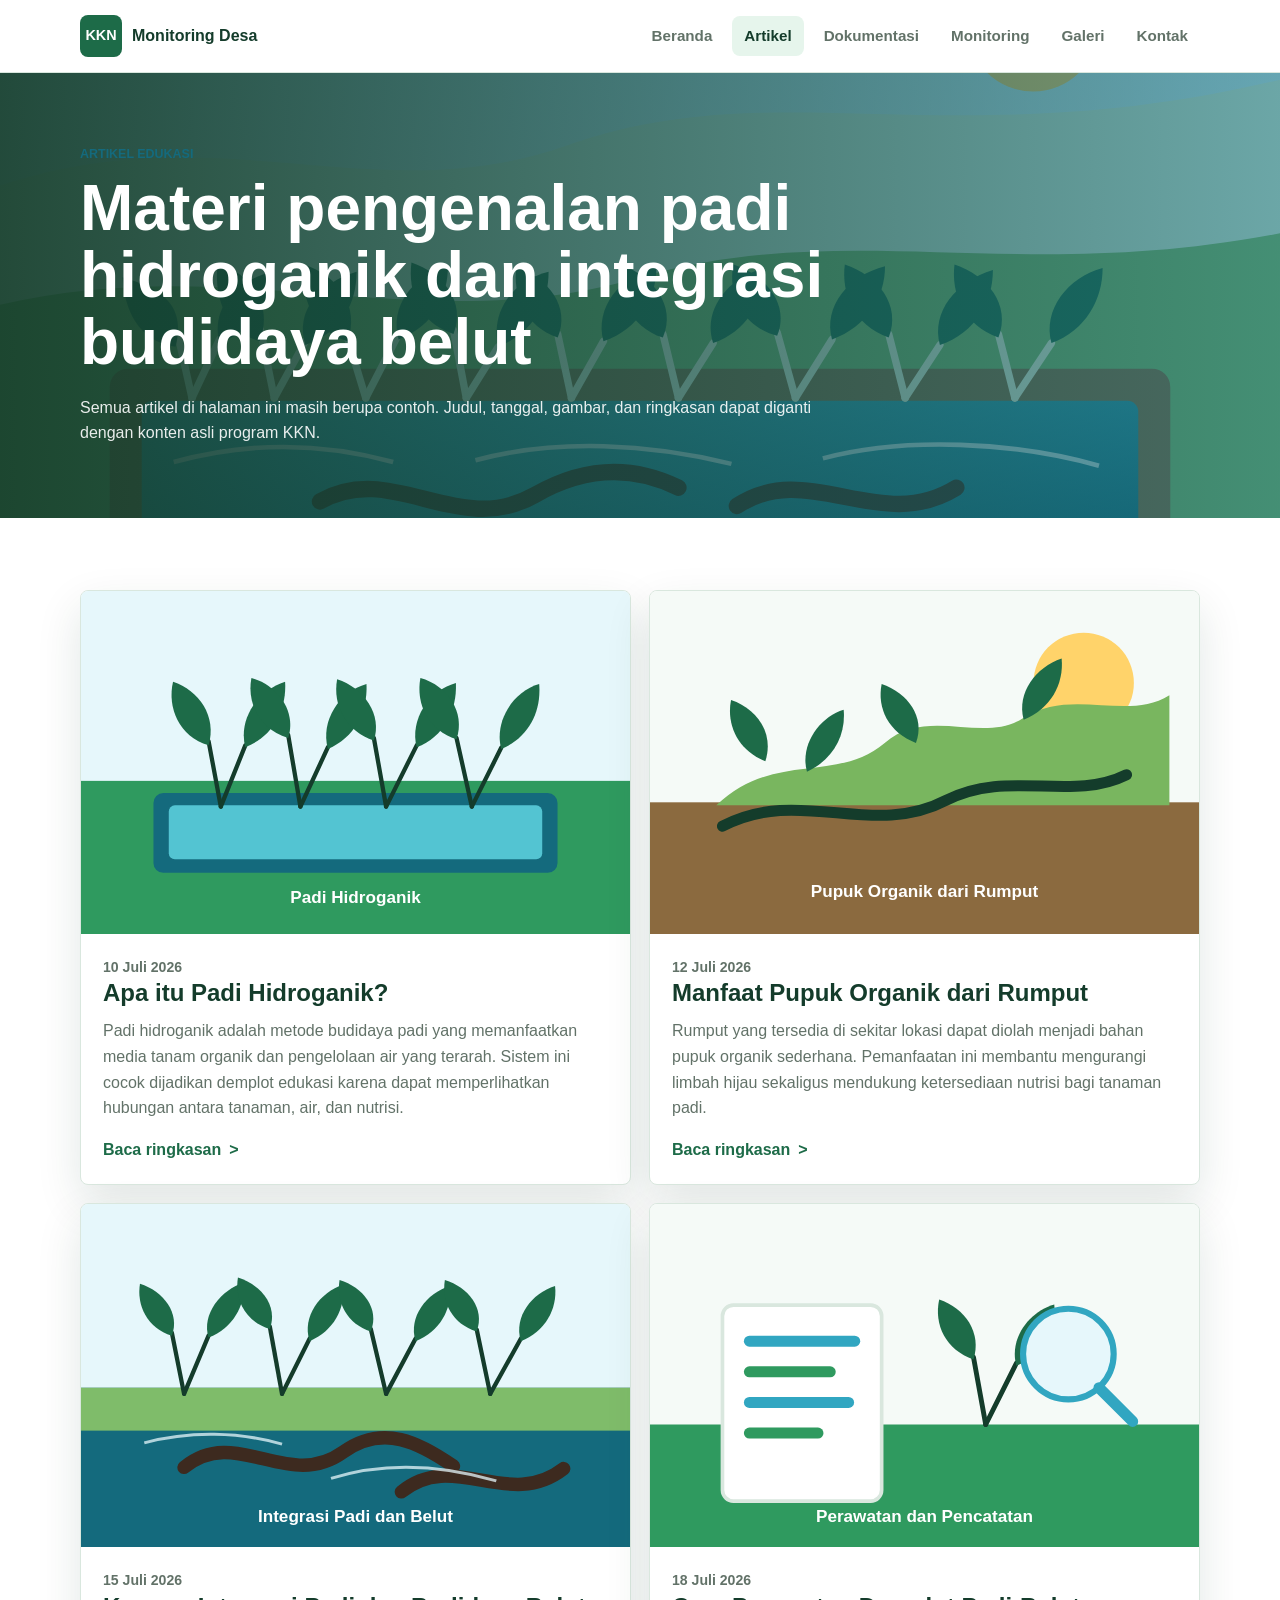
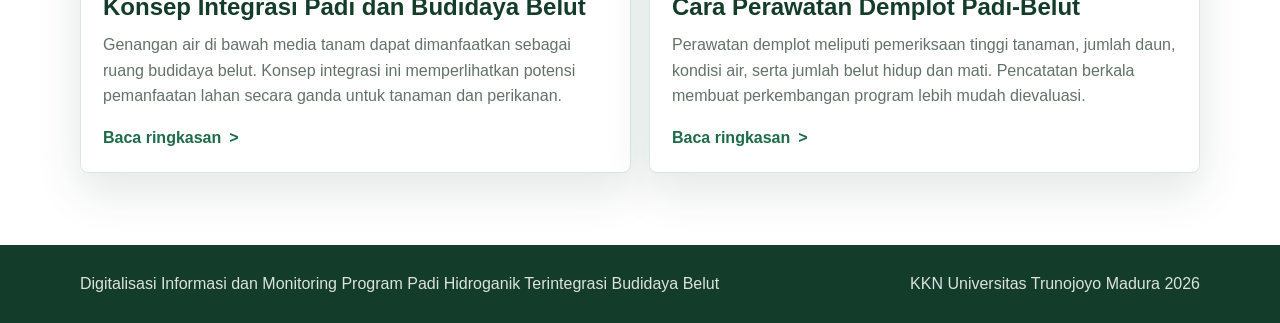
==== artikel.html @ 6d1d50ec "Upload template website KKN monitoring" ====
<!DOCTYPE html>
<html lang="id">
<head>
  <meta charset="UTF-8">
  <meta name="viewport" content="width=device-width, initial-scale=1.0">
  <title>Artikel | Padi Hidroganik Terintegrasi Budidaya Belut</title>
  <meta name="description" content="Artikel edukasi dummy tentang padi hidroganik, pupuk organik rumput, dan integrasi padi-belut.">
  <link rel="stylesheet" href="assets/css/style.css">
</head>
<body data-page="artikel">
  <header class="site-header">
    <nav class="navbar container" aria-label="Navigasi utama">
      <a class="brand" href="index.html">
        <span class="brand-mark">KKN</span>
        <span>Monitoring Desa</span>
      </a>
      <button class="nav-toggle" type="button" aria-label="Buka menu navigasi" aria-expanded="false" aria-controls="primary-navigation">
        <span></span>
        <span></span>
        <span></span>
      </button>
      <ul class="nav-links" id="primary-navigation">
        <li><a href="index.html">Beranda</a></li>
        <li><a href="artikel.html">Artikel</a></li>
        <li><a href="dokumentasi.html">Dokumentasi</a></li>
        <li><a href="monitoring.html">Monitoring</a></li>
        <li><a href="galeri.html">Galeri</a></li>
        <li><a href="kontak.html">Kontak</a></li>
      </ul>
    </nav>
  </header>

  <main>
    <section class="page-header">
      <div class="container">
        <p class="eyebrow">Artikel Edukasi</p>
        <h1>Materi pengenalan padi hidroganik dan integrasi budidaya belut</h1>
        <p>Semua artikel di halaman ini masih berupa contoh. Judul, tanggal, gambar, dan ringkasan dapat diganti dengan konten asli program KKN.</p>
      </div>
    </section>

    <section class="section">
      <div class="container">
        <div class="article-grid">
          <article class="content-card">
            <!-- GANTI FOTO ARTIKEL DI SINI -->
            <img src="assets/img/placeholder-hidroganik.svg" alt="Placeholder artikel padi hidroganik">
            <div class="content-body">
              <p class="meta">10 Juli 2026</p>
              <h2>Apa itu Padi Hidroganik?</h2>
              <p>Padi hidroganik adalah metode budidaya padi yang memanfaatkan media tanam organik dan pengelolaan air yang terarah. Sistem ini cocok dijadikan demplot edukasi karena dapat memperlihatkan hubungan antara tanaman, air, dan nutrisi.</p>
              <a class="text-link article-summary-link" href="#" data-article="hidroganik">Baca ringkasan</a>
            </div>
          </article>

          <article class="content-card">
            <!-- GANTI FOTO ARTIKEL DI SINI -->
            <img src="assets/img/placeholder-pupuk.svg" alt="Placeholder artikel pupuk organik dari rumput">
            <div class="content-body">
              <p class="meta">12 Juli 2026</p>
              <h2>Manfaat Pupuk Organik dari Rumput</h2>
              <p>Rumput yang tersedia di sekitar lokasi dapat diolah menjadi bahan pupuk organik sederhana. Pemanfaatan ini membantu mengurangi limbah hijau sekaligus mendukung ketersediaan nutrisi bagi tanaman padi.</p>
              <a class="text-link article-summary-link" href="#" data-article="pupuk">Baca ringkasan</a>
            </div>
          </article>

          <article class="content-card">
            <!-- GANTI FOTO ARTIKEL DI SINI -->
            <img src="assets/img/placeholder-integrasi.svg" alt="Placeholder artikel integrasi padi dan belut">
            <div class="content-body">
              <p class="meta">15 Juli 2026</p>
              <h2>Konsep Integrasi Padi dan Budidaya Belut</h2>
              <p>Genangan air di bawah media tanam dapat dimanfaatkan sebagai ruang budidaya belut. Konsep integrasi ini memperlihatkan potensi pemanfaatan lahan secara ganda untuk tanaman dan perikanan.</p>
              <a class="text-link article-summary-link" href="#" data-article="integrasi">Baca ringkasan</a>
            </div>
          </article>

          <article class="content-card">
            <!-- GANTI FOTO ARTIKEL DI SINI -->
            <img src="assets/img/placeholder-perawatan.svg" alt="Placeholder artikel perawatan demplot padi-belut">
            <div class="content-body">
              <p class="meta">18 Juli 2026</p>
              <h2>Cara Perawatan Demplot Padi-Belut</h2>
              <p>Perawatan demplot meliputi pemeriksaan tinggi tanaman, jumlah daun, kondisi air, serta jumlah belut hidup dan mati. Pencatatan berkala membuat perkembangan program lebih mudah dievaluasi.</p>
              <a class="text-link article-summary-link" href="#" data-article="perawatan">Baca ringkasan</a>
            </div>
          </article>
        </div>
      </div>
    </section>
  </main>

  <footer class="site-footer">
    <div class="container footer-content">
      <p>Digitalisasi Informasi dan Monitoring Program Padi Hidroganik Terintegrasi Budidaya Belut</p>
      <p>KKN Universitas Trunojoyo Madura 2026</p>
    </div>
  </footer>

  <div class="article-modal" id="article-modal" hidden>
    <button class="modal-backdrop" type="button" aria-label="Tutup ringkasan artikel" data-modal-close></button>
    <article class="article-modal-panel" role="dialog" aria-modal="true" aria-labelledby="modal-title">
      <button class="modal-close" type="button" aria-label="Tutup ringkasan artikel" data-modal-close>&times;</button>
      <div class="modal-media">
        <img id="modal-image" src="assets/img/placeholder-hidroganik.svg" alt="">
      </div>
      <div class="modal-content">
        <p class="meta" id="modal-date">Tanggal artikel</p>
        <h2 id="modal-title">Judul artikel</h2>
        <div class="modal-copy" id="modal-copy"></div>
        <div class="modal-actions">
          <a class="btn btn-primary modal-monitoring-link" href="monitoring.html">Lihat Monitoring</a>
          <button class="btn btn-light" type="button" data-modal-close>Kembali ke Artikel</button>
        </div>
      </div>
    </article>
  </div>

  <script src="assets/js/script.js"></script>
</body>
</html>
---- assets/css/style.css ----
:root {
  --green-950: #143c2b;
  --green-800: #1d6b48;
  --green-600: #2f9a5f;
  --green-100: #e6f5ec;
  --water-700: #146a7d;
  --water-500: #31a6c1;
  --water-100: #e6f7fb;
  --ink: #1d2b24;
  --muted: #627268;
  --line: #d9e7de;
  --surface: #ffffff;
  --soft: #f5faf7;
  --shadow: 0 18px 45px rgba(20, 60, 43, 0.12);
  --radius: 8px;
}

* {
  box-sizing: border-box;
}

html {
  scroll-behavior: smooth;
}

body {
  margin: 0;
  font-family: Arial, Helvetica, sans-serif;
  color: var(--ink);
  background: var(--surface);
  line-height: 1.6;
  overflow-x: hidden;
}

body.article-modal-open,
body.gallery-modal-open {
  overflow: hidden;
}

body.article-modal-open .site-header,
body.article-modal-open main,
body.article-modal-open .site-footer,
body.gallery-modal-open .site-header,
body.gallery-modal-open main,
body.gallery-modal-open .site-footer {
  filter: blur(7px);
  transform: scale(0.992);
  transition: filter 0.2s ease, transform 0.2s ease;
  pointer-events: none;
}

img {
  display: block;
  max-width: 100%;
}

a {
  color: inherit;
  text-decoration: none;
}

.container {
  width: min(1120px, calc(100% - 32px));
  margin: 0 auto;
}

.site-header {
  position: sticky;
  top: 0;
  z-index: 50;
  background: rgba(255, 255, 255, 0.96);
  border-bottom: 1px solid var(--line);
  backdrop-filter: blur(14px);
}

.navbar {
  min-height: 72px;
  display: flex;
  align-items: center;
  justify-content: space-between;
  gap: 24px;
}

.brand {
  display: inline-flex;
  align-items: center;
  gap: 10px;
  font-weight: 800;
  color: var(--green-950);
}

.brand-mark {
  display: inline-grid;
  place-items: center;
  width: 42px;
  height: 42px;
  border-radius: var(--radius);
  background: var(--green-800);
  color: #ffffff;
  font-size: 0.9rem;
  letter-spacing: 0;
}

.nav-links {
  display: flex;
  align-items: center;
  gap: 8px;
  margin: 0;
  padding: 0;
  list-style: none;
}

.nav-links a {
  display: inline-flex;
  align-items: center;
  min-height: 40px;
  padding: 8px 12px;
  border-radius: var(--radius);
  color: var(--muted);
  font-size: 0.95rem;
  font-weight: 700;
  transition: 0.2s ease;
}

.nav-links a:hover,
.nav-links a.active {
  color: var(--green-950);
  background: var(--green-100);
}

.nav-toggle {
  display: none;
  width: 44px;
  height: 44px;
  border: 1px solid var(--line);
  border-radius: var(--radius);
  background: #ffffff;
  cursor: pointer;
}

.nav-toggle span {
  display: block;
  width: 20px;
  height: 2px;
  margin: 4px auto;
  background: var(--green-950);
  transition: 0.2s ease;
}

.hero {
  min-height: 74vh;
  display: flex;
  align-items: center;
  color: #ffffff;
  background:
    linear-gradient(90deg, rgba(20, 60, 43, 0.92), rgba(20, 60, 43, 0.64), rgba(20, 106, 125, 0.45)),
    url("../img/hero-demplot.svg") center / cover no-repeat;
}

.home-hero {
  position: relative;
  overflow: hidden;
  background: var(--green-950);
}

.home-hero::before {
  content: "";
  position: absolute;
  inset: 0;
  z-index: 1;
  background:
    linear-gradient(90deg, rgba(20, 60, 43, 0.93), rgba(20, 60, 43, 0.68), rgba(20, 106, 125, 0.42)),
    linear-gradient(180deg, rgba(20, 60, 43, 0.22), rgba(20, 60, 43, 0.58));
  pointer-events: none;
}

.home-hero::after {
  content: "";
  position: absolute;
  left: 0;
  right: 0;
  bottom: -1px;
  z-index: 2;
  height: 86px;
  background: linear-gradient(180deg, rgba(255, 255, 255, 0), #ffffff);
  pointer-events: none;
}

.hero-bg-slider {
  position: absolute;
  inset: 0;
  z-index: 0;
  overflow: hidden;
}

.hero-bg-slide {
  position: absolute;
  inset: 0;
  background-position: center;
  background-size: cover;
  opacity: 0;
  transform: scale(1.04);
  transition: opacity 1.1s ease;
  will-change: opacity, transform;
}

.hero-bg-slide.is-active {
  opacity: 1;
  animation: heroSlowZoom 6.8s linear both;
}

.hero-bg-slide:nth-child(2).is-active,
.hero-bg-slide:nth-child(4).is-active {
  animation-name: heroSlowPan;
}

.hero-slide-dots {
  position: absolute;
  left: 50%;
  bottom: 28px;
  z-index: 4;
  display: flex;
  gap: 8px;
  align-items: center;
  transform: translateX(-50%);
}

.hero-slide-dots span {
  width: 8px;
  height: 8px;
  border-radius: 999px;
  background: rgba(255, 255, 255, 0.58);
  transition: width 0.25s ease, background 0.25s ease;
}

.hero-slide-dots span.is-active {
  width: 28px;
  background: #ffffff;
}

.hero-content {
  padding: 72px 0 84px;
}

.hero-layout {
  position: relative;
  z-index: 3;
  display: grid;
  grid-template-columns: minmax(0, 1.08fr) minmax(320px, 0.72fr);
  gap: 32px;
  align-items: center;
  padding: 70px 0 96px;
}

.hero-layout .hero-content {
  padding: 0;
}

.hero h1,
.page-header h1 {
  max-width: 900px;
  margin: 0;
  font-size: clamp(2.1rem, 5vw, 4.7rem);
  line-height: 1.05;
  letter-spacing: 0;
}

.hero-text {
  max-width: 780px;
  margin: 24px 0 0;
  font-size: clamp(1rem, 2vw, 1.2rem);
  color: rgba(255, 255, 255, 0.9);
}

.hero-actions {
  display: flex;
  flex-wrap: wrap;
  gap: 12px;
  margin-top: 32px;
}

.hero-panel {
  overflow: hidden;
  border: 1px solid rgba(255, 255, 255, 0.34);
  border-radius: var(--radius);
  background: rgba(255, 255, 255, 0.92);
  color: var(--ink);
  box-shadow: 0 28px 80px rgba(20, 60, 43, 0.22);
  backdrop-filter: blur(16px);
  animation: floatPanel 4.8s ease-in-out infinite;
}

.hero-panel img {
  width: 100%;
  aspect-ratio: 16 / 10;
  object-fit: cover;
}

.hero-panel-body {
  padding: 22px;
}

.hero-panel-body h2 {
  margin: 0 0 18px;
  color: var(--green-950);
  font-size: clamp(1.35rem, 2vw, 1.8rem);
  line-height: 1.16;
  letter-spacing: 0;
}

.hero-stat-grid {
  display: grid;
  grid-template-columns: repeat(2, minmax(0, 1fr));
  gap: 10px;
}

.hero-stat-grid div {
  padding: 14px;
  border: 1px solid var(--line);
  border-radius: var(--radius);
  background: var(--soft);
}

.hero-stat-grid strong {
  display: block;
  color: var(--green-950);
  font-size: 1.65rem;
  line-height: 1;
}

.hero-stat-grid span {
  display: block;
  margin-top: 7px;
  color: var(--muted);
  font-size: 0.86rem;
  font-weight: 800;
}

.btn {
  display: inline-flex;
  align-items: center;
  justify-content: center;
  min-height: 48px;
  padding: 12px 18px;
  border: 1px solid transparent;
  border-radius: var(--radius);
  font-weight: 800;
  transition: 0.2s ease;
}

.btn-primary {
  background: #ffffff;
  color: var(--green-950);
}

.btn-primary:hover {
  background: var(--green-100);
}

.btn-secondary {
  border-color: rgba(255, 255, 255, 0.45);
  color: #ffffff;
  background: rgba(255, 255, 255, 0.08);
}

.btn-secondary:hover {
  background: rgba(255, 255, 255, 0.18);
}

.section {
  padding: 72px 0;
}

.section-soft {
  background: var(--soft);
  border-top: 1px solid var(--line);
  border-bottom: 1px solid var(--line);
}

.home-summary {
  position: relative;
}

.home-benefit-card {
  transition: transform 0.22s ease, box-shadow 0.22s ease, border-color 0.22s ease;
}

.home-benefit-card:hover {
  border-color: rgba(47, 154, 95, 0.42);
  box-shadow: 0 24px 58px rgba(20, 60, 43, 0.15);
  transform: translateY(-5px);
}

.home-flow-section {
  background:
    linear-gradient(180deg, #ffffff 0%, var(--water-100) 100%);
}

.home-flow-layout {
  display: grid;
  grid-template-columns: minmax(0, 0.95fr) minmax(0, 1.05fr);
  gap: 32px;
  align-items: center;
}

.home-flow-media {
  overflow: hidden;
  border: 1px solid var(--line);
  border-radius: var(--radius);
  background: #ffffff;
  box-shadow: var(--shadow);
}

.home-flow-media img {
  width: 100%;
  height: 100%;
  min-height: 360px;
  object-fit: cover;
}

.home-flow-content h2 {
  margin: 0 0 16px;
  color: var(--green-950);
  font-size: clamp(1.8rem, 3vw, 2.7rem);
  line-height: 1.12;
  letter-spacing: 0;
}

.flow-list {
  display: grid;
  gap: 12px;
  margin: 24px 0;
}

.flow-list div {
  display: grid;
  grid-template-columns: 42px 1fr;
  gap: 12px;
  align-items: start;
  padding: 16px;
  border: 1px solid var(--line);
  border-radius: var(--radius);
  background: rgba(255, 255, 255, 0.88);
  box-shadow: 0 12px 30px rgba(20, 60, 43, 0.08);
}

.flow-list span {
  display: grid;
  place-items: center;
  width: 42px;
  height: 42px;
  border-radius: var(--radius);
  background: var(--green-800);
  color: #ffffff;
  font-weight: 900;
}

.flow-list p {
  margin: 0;
  color: var(--muted);
}

.home-flow-button,
.home-cta .btn-primary {
  background: var(--green-800);
  color: #ffffff;
}

.home-flow-button:hover,
.home-cta .btn-primary:hover {
  background: var(--green-950);
}

.home-feature-card {
  position: relative;
}

.home-feature-card div span {
  display: inline-flex;
  margin-bottom: 10px;
  color: var(--water-700);
  font-size: 0.86rem;
  font-weight: 900;
}

.home-feature-card::after {
  content: "Buka";
  position: absolute;
  right: 12px;
  top: 12px;
  padding: 7px 10px;
  border-radius: var(--radius);
  background: rgba(255, 255, 255, 0.92);
  color: var(--green-950);
  font-size: 0.78rem;
  font-weight: 900;
  opacity: 0;
  transform: translateY(-6px);
  transition: 0.2s ease;
}

.home-feature-card:hover::after {
  opacity: 1;
  transform: translateY(0);
}

.home-cta-section {
  background: #ffffff;
}

.home-cta {
  display: grid;
  grid-template-columns: minmax(0, 1fr) auto;
  gap: 24px;
  align-items: center;
  padding: 30px;
  border: 1px solid var(--line);
  border-radius: var(--radius);
  background:
    linear-gradient(90deg, rgba(230, 245, 236, 0.94), rgba(230, 247, 251, 0.94)),
    url("../img/placeholder-monitoring.svg") right center / auto 100% no-repeat;
  box-shadow: var(--shadow);
}

.home-cta h2 {
  max-width: 760px;
  margin: 0 0 12px;
  color: var(--green-950);
  font-size: clamp(1.7rem, 3vw, 2.4rem);
  line-height: 1.13;
  letter-spacing: 0;
}

.home-cta p:not(.eyebrow) {
  margin: 0;
  color: var(--muted);
}

.home-reveal {
  animation: contactRise 0.7s ease both;
}

.home-reveal:nth-child(2) {
  animation-delay: 0.08s;
}

.home-reveal:nth-child(3) {
  animation-delay: 0.16s;
}

.home-reveal:nth-child(4) {
  animation-delay: 0.24s;
}

@keyframes floatPanel {
  0%,
  100% {
    transform: translateY(0);
  }

  50% {
    transform: translateY(-8px);
  }
}

@keyframes heroSlowZoom {
  from {
    transform: scale(1.04) translateX(0);
  }

  to {
    transform: scale(1.12) translateX(-1.2%);
  }
}

@keyframes heroSlowPan {
  from {
    transform: scale(1.06) translateX(-1.4%);
  }

  to {
    transform: scale(1.13) translateX(1.4%);
  }
}

.section-heading {
  max-width: 760px;
  margin: 0 auto 36px;
  text-align: center;
}

.section-heading-left {
  margin-left: 0;
  text-align: left;
}

.section-heading h2,
.table-header h2,
.chart-panel h2 {
  margin: 0;
  color: var(--green-950);
  font-size: clamp(1.7rem, 3vw, 2.5rem);
  line-height: 1.15;
  letter-spacing: 0;
}

.section-heading p:not(.eyebrow) {
  margin: 14px 0 0;
  color: var(--muted);
}

.eyebrow {
  margin: 0 0 10px;
  color: var(--water-700);
  font-size: 0.78rem;
  font-weight: 900;
  letter-spacing: 0;
  text-transform: uppercase;
}

.benefit-grid,
.summary-grid {
  display: grid;
  grid-template-columns: repeat(3, minmax(0, 1fr));
  gap: 18px;
}

.info-card,
.content-card,
.timeline-card,
.contact-card,
.qr-card,
.summary-card,
.chart-panel,
.table-panel {
  border: 1px solid var(--line);
  border-radius: var(--radius);
  background: var(--surface);
  box-shadow: var(--shadow);
}

.info-card {
  padding: 24px;
}

.card-number {
  display: inline-flex;
  margin-bottom: 18px;
  color: var(--green-600);
  font-weight: 900;
}

.info-card h3,
.feature-card h3,
.content-card h2,
.timeline-card h2,
.contact-card h2 {
  margin: 0 0 10px;
  color: var(--green-950);
  line-height: 1.25;
  letter-spacing: 0;
}

.info-card p,
.feature-card p,
.content-card p,
.timeline-card p,
.contact-card p,
.qr-card p {
  margin: 0;
  color: var(--muted);
}

.feature-grid,
.article-grid {
  display: grid;
  grid-template-columns: repeat(4, minmax(0, 1fr));
  gap: 18px;
}

.feature-card {
  display: grid;
  grid-template-rows: auto 1fr;
  overflow: hidden;
  border: 1px solid var(--line);
  border-radius: var(--radius);
  background: #ffffff;
  transition: 0.2s ease;
}

.feature-card:hover {
  transform: translateY(-3px);
  box-shadow: var(--shadow);
}

.feature-card img,
.content-card img,
.timeline-card img,
.gallery-item img {
  width: 100%;
  aspect-ratio: 16 / 10;
  object-fit: cover;
}

.feature-card div {
  padding: 18px;
}

.page-header {
  padding: 72px 0;
  color: #ffffff;
  background:
    linear-gradient(90deg, rgba(20, 60, 43, 0.92), rgba(20, 106, 125, 0.55)),
    url("../img/hero-demplot.svg") center / cover no-repeat;
}

.page-header p:not(.eyebrow) {
  max-width: 760px;
  margin: 18px 0 0;
  color: rgba(255, 255, 255, 0.9);
}

.article-grid {
  grid-template-columns: repeat(2, minmax(0, 1fr));
}

.content-card {
  overflow: hidden;
}

.content-body {
  padding: 22px;
}

.meta {
  margin: 0 0 10px;
  color: var(--water-700);
  font-size: 0.88rem;
  font-weight: 800;
}

.text-link {
  display: inline-flex;
  margin-top: 16px;
  color: var(--green-800);
  font-weight: 900;
}

.text-link:hover {
  color: var(--water-700);
}

.article-summary-link {
  position: relative;
  align-items: center;
  gap: 8px;
}

.article-summary-link::after {
  content: ">";
  font-weight: 900;
  transition: transform 0.2s ease;
}

.article-summary-link:hover::after {
  transform: translateX(4px);
}

.article-modal {
  position: fixed;
  inset: 0;
  z-index: 100;
  display: grid;
  place-items: center;
  padding: 24px;
}

.article-modal[hidden] {
  display: none;
}

.modal-backdrop {
  position: absolute;
  inset: 0;
  border: 0;
  background: rgba(20, 60, 43, 0.58);
  backdrop-filter: blur(10px);
  cursor: pointer;
}

.article-modal-panel {
  position: relative;
  z-index: 1;
  display: grid;
  grid-template-columns: 0.9fr 1.1fr;
  width: min(980px, 100%);
  max-height: min(720px, calc(100vh - 48px));
  overflow: hidden;
  border: 1px solid rgba(255, 255, 255, 0.3);
  border-radius: var(--radius);
  background: #ffffff;
  box-shadow: 0 28px 80px rgba(20, 60, 43, 0.32);
  animation: modalIn 0.24s ease both;
}

.modal-media {
  min-height: 100%;
  background: var(--green-100);
}

.modal-media img {
  width: 100%;
  height: 100%;
  min-height: 420px;
  object-fit: cover;
}

.modal-content {
  overflow-y: auto;
  padding: 34px;
}

.modal-content h2 {
  margin: 0 0 16px;
  color: var(--green-950);
  font-size: clamp(1.6rem, 3vw, 2.5rem);
  line-height: 1.12;
  letter-spacing: 0;
}

.modal-copy {
  display: grid;
  gap: 14px;
  color: var(--muted);
}

.modal-copy p {
  margin: 0;
}

.modal-copy ul {
  display: grid;
  gap: 8px;
  margin: 0;
  padding-left: 20px;
}

.modal-copy li::marker {
  color: var(--green-600);
}

.modal-actions {
  display: flex;
  flex-wrap: wrap;
  gap: 10px;
  margin-top: 24px;
}

.modal-actions .btn-primary {
  background: var(--green-800);
  color: #ffffff;
}

.modal-actions .btn-primary:hover {
  background: var(--green-950);
}

.btn-light {
  background: var(--green-100);
  color: var(--green-950);
}

.btn-light:hover {
  background: var(--water-100);
}

.modal-close {
  position: absolute;
  top: 14px;
  right: 14px;
  z-index: 2;
  display: grid;
  place-items: center;
  width: 42px;
  height: 42px;
  border: 1px solid var(--line);
  border-radius: var(--radius);
  background: rgba(255, 255, 255, 0.92);
  color: var(--green-950);
  font-size: 1.8rem;
  line-height: 1;
  cursor: pointer;
}

.modal-close:hover {
  background: var(--green-100);
}

@keyframes modalIn {
  from {
    opacity: 0;
    transform: translateY(18px) scale(0.97);
  }

  to {
    opacity: 1;
    transform: translateY(0) scale(1);
  }
}

.timeline {
  position: relative;
  display: grid;
  gap: 22px;
}

.timeline::before {
  content: "";
  position: absolute;
  left: 16px;
  top: 0;
  bottom: 0;
  width: 2px;
  background: var(--line);
}

.timeline-item {
  position: relative;
  display: grid;
  grid-template-columns: 34px 1fr;
  gap: 18px;
}

.timeline-marker {
  position: relative;
  z-index: 1;
  width: 34px;
  height: 34px;
  border: 7px solid var(--green-100);
  border-radius: 50%;
  background: var(--green-800);
}

.timeline-card {
  display: grid;
  grid-template-columns: 240px 1fr;
  gap: 22px;
  overflow: hidden;
}

.timeline-card div {
  padding: 22px 22px 22px 0;
}

.summary-grid {
  grid-template-columns: repeat(4, minmax(0, 1fr));
  margin-bottom: 22px;
}

.summary-card {
  padding: 20px;
}

.summary-card p {
  margin: 0 0 8px;
  color: var(--muted);
  font-weight: 700;
}

.summary-card strong {
  color: var(--green-950);
  font-size: clamp(1.5rem, 3vw, 2.3rem);
  line-height: 1;
}

.chart-panel,
.table-panel {
  padding: 24px;
}

.chart-panel {
  margin-bottom: 22px;
}

.chart-canvas {
  width: 100%;
  height: 360px;
  margin-top: 18px;
  border: 1px solid var(--line);
  border-radius: var(--radius);
  background: #ffffff;
}

.table-header {
  display: flex;
  align-items: flex-start;
  justify-content: space-between;
  gap: 18px;
  margin-bottom: 16px;
}

.table-responsive {
  overflow-x: auto;
}

table {
  width: 100%;
  min-width: 900px;
  border-collapse: collapse;
}

th,
td {
  padding: 14px 12px;
  border-bottom: 1px solid var(--line);
  text-align: left;
  vertical-align: top;
}

th {
  background: var(--green-100);
  color: var(--green-950);
  font-size: 0.9rem;
}

td {
  color: var(--muted);
}

.gallery-section {
  background:
    linear-gradient(180deg, #ffffff 0%, var(--soft) 100%);
}

.gallery-top {
  display: grid;
  grid-template-columns: 1fr auto;
  gap: 24px;
  align-items: end;
  margin-bottom: 24px;
}

.gallery-stats {
  display: grid;
  grid-template-columns: repeat(2, minmax(120px, 1fr));
  gap: 12px;
}

.gallery-stats div {
  padding: 18px;
  border: 1px solid var(--line);
  border-radius: var(--radius);
  background: #ffffff;
  box-shadow: var(--shadow);
}

.gallery-stats strong {
  display: block;
  color: var(--green-950);
  font-size: 2rem;
  line-height: 1;
}

.gallery-stats span {
  display: block;
  margin-top: 8px;
  color: var(--muted);
  font-size: 0.9rem;
  font-weight: 800;
}

.gallery-feature {
  display: grid;
  grid-template-columns: 1.15fr 0.85fr;
  overflow: hidden;
  margin: 0 0 22px;
  border: 1px solid var(--line);
  border-radius: var(--radius);
  background: #ffffff;
  box-shadow: var(--shadow);
}

.gallery-feature img {
  width: 100%;
  height: 100%;
  min-height: 330px;
  object-fit: cover;
}

.gallery-feature-body {
  display: flex;
  flex-direction: column;
  justify-content: center;
  padding: 30px;
}

.gallery-feature-body h2 {
  margin: 0 0 14px;
  color: var(--green-950);
  font-size: clamp(1.7rem, 3vw, 2.6rem);
  line-height: 1.12;
  letter-spacing: 0;
}

.gallery-feature-body p:not(.eyebrow) {
  margin: 0;
  color: var(--muted);
}

.gallery-toolbar {
  display: flex;
  flex-wrap: wrap;
  gap: 10px;
  margin-bottom: 22px;
}

.gallery-filter {
  min-height: 42px;
  padding: 10px 14px;
  border: 1px solid var(--line);
  border-radius: var(--radius);
  background: #ffffff;
  color: var(--muted);
  font-weight: 900;
  cursor: pointer;
  transition: 0.2s ease;
}

.gallery-filter:hover,
.gallery-filter.active {
  border-color: var(--green-800);
  background: var(--green-800);
  color: #ffffff;
}

.gallery-grid {
  display: grid;
  grid-template-columns: repeat(3, minmax(0, 1fr));
  gap: 18px;
}

.gallery-item {
  overflow: hidden;
  margin: 0;
  border: 1px solid var(--line);
  border-radius: var(--radius);
  background: #ffffff;
  box-shadow: var(--shadow);
  transition: transform 0.2s ease, box-shadow 0.2s ease, opacity 0.2s ease;
}

.gallery-item:hover {
  transform: translateY(-4px);
  box-shadow: 0 22px 54px rgba(20, 60, 43, 0.16);
}

.gallery-item.is-hidden {
  display: none;
}

.gallery-preview {
  position: relative;
  display: block;
  width: 100%;
  overflow: hidden;
  padding: 0;
  border: 0;
  background: var(--green-100);
  cursor: pointer;
}

.gallery-preview img {
  width: 100%;
  aspect-ratio: 16 / 11;
  object-fit: cover;
  transition: transform 0.25s ease, filter 0.25s ease;
}

.gallery-preview:hover img {
  filter: saturate(1.08) brightness(0.9);
  transform: scale(1.05);
}

.gallery-badge,
.gallery-hover {
  position: absolute;
  z-index: 1;
  border-radius: var(--radius);
  font-weight: 900;
}

.gallery-badge {
  top: 12px;
  left: 12px;
  padding: 7px 10px;
  background: rgba(255, 255, 255, 0.92);
  color: var(--green-950);
  font-size: 0.78rem;
}

.gallery-hover {
  left: 12px;
  bottom: 12px;
  padding: 9px 12px;
  background: var(--green-950);
  color: #ffffff;
  font-size: 0.84rem;
  opacity: 0;
  transform: translateY(8px);
  transition: 0.2s ease;
}

.gallery-preview:hover .gallery-hover {
  opacity: 1;
  transform: translateY(0);
}

.gallery-item figcaption {
  display: grid;
  gap: 8px;
  padding: 16px;
}

.gallery-item figcaption span {
  color: var(--water-700);
  font-size: 0.84rem;
  font-weight: 900;
}

.gallery-item figcaption strong {
  color: var(--green-950);
  font-size: 1.05rem;
  line-height: 1.25;
}

.gallery-item figcaption p {
  margin: 0;
  color: var(--muted);
  font-size: 0.95rem;
}

.gallery-modal {
  position: fixed;
  inset: 0;
  z-index: 100;
  display: grid;
  place-items: center;
  padding: 24px;
}

.gallery-modal[hidden] {
  display: none;
}

.gallery-modal-panel {
  position: relative;
  z-index: 1;
  display: grid;
  width: min(980px, 100%);
  max-height: min(760px, calc(100vh - 48px));
  overflow: hidden;
  border: 1px solid rgba(255, 255, 255, 0.3);
  border-radius: var(--radius);
  background: #ffffff;
  box-shadow: 0 28px 80px rgba(20, 60, 43, 0.32);
  animation: modalIn 0.24s ease both;
}

.gallery-modal-panel img {
  width: 100%;
  max-height: 560px;
  object-fit: contain;
  background: var(--green-100);
}

.gallery-modal-caption {
  padding: 24px;
}

.gallery-modal-caption h2 {
  margin: 0 0 10px;
  color: var(--green-950);
  font-size: clamp(1.5rem, 3vw, 2.3rem);
  line-height: 1.15;
  letter-spacing: 0;
}

.gallery-modal-caption p:not(.meta) {
  margin: 0;
  color: var(--muted);
}

.contact-section {
  background:
    linear-gradient(180deg, #ffffff 0%, var(--water-100) 48%, var(--soft) 100%);
}

.contact-intro {
  display: grid;
  grid-template-columns: 1fr auto;
  gap: 24px;
  align-items: end;
  margin-bottom: 24px;
}

.contact-mini-grid {
  display: grid;
  grid-template-columns: repeat(2, minmax(120px, 1fr));
  gap: 12px;
}

.contact-mini-grid div {
  padding: 18px;
  border: 1px solid var(--line);
  border-radius: var(--radius);
  background: rgba(255, 255, 255, 0.88);
  box-shadow: var(--shadow);
}

.contact-mini-grid strong {
  display: block;
  color: var(--green-950);
  font-size: 1.7rem;
  line-height: 1;
}

.contact-mini-grid span {
  display: block;
  margin-top: 8px;
  color: var(--muted);
  font-size: 0.9rem;
  font-weight: 800;
}

.contact-layout {
  display: grid;
  grid-template-columns: 1.35fr 0.65fr;
  gap: 22px;
  align-items: start;
}

.contact-grid {
  display: grid;
  grid-template-columns: repeat(2, minmax(0, 1fr));
  gap: 18px;
}

.contact-card,
.qr-card {
  position: relative;
  overflow: hidden;
  padding: 22px;
  transition: transform 0.22s ease, box-shadow 0.22s ease, border-color 0.22s ease;
}

.contact-card::before,
.qr-card::before {
  content: "";
  position: absolute;
  inset: 0;
  border-top: 4px solid var(--green-600);
  opacity: 0.85;
  pointer-events: none;
}

.contact-card:hover,
.qr-card:hover {
  border-color: rgba(47, 154, 95, 0.45);
  box-shadow: 0 24px 58px rgba(20, 60, 43, 0.16);
  transform: translateY(-5px);
}

.contact-card-wide {
  grid-column: 1 / -1;
}

.contact-card-head {
  display: flex;
  align-items: center;
  gap: 10px;
  margin-bottom: 14px;
}

.contact-card-head .meta {
  margin: 0;
}

.contact-icon {
  display: inline-grid;
  place-items: center;
  width: 38px;
  height: 38px;
  border-radius: var(--radius);
  background: var(--green-100);
  color: var(--green-950);
  font-size: 0.85rem;
  font-weight: 900;
  animation: softPulse 2.8s ease-in-out infinite;
}

.contact-actions {
  display: flex;
  flex-wrap: wrap;
  gap: 10px;
  margin-top: 18px;
}

.contact-actions .btn-primary {
  background: var(--green-800);
  color: #ffffff;
}

.contact-actions .btn-primary:hover {
  background: var(--green-950);
}

.copy-button {
  display: inline-flex;
  align-items: center;
  justify-content: center;
  min-height: 42px;
  margin-top: 18px;
  padding: 10px 14px;
  border: 1px solid var(--line);
  border-radius: var(--radius);
  background: #ffffff;
  color: var(--green-950);
  font-weight: 900;
  cursor: pointer;
  transition: 0.2s ease;
}

.contact-actions .copy-button {
  margin-top: 0;
}

.copy-button:hover,
.copy-button.is-copied {
  border-color: var(--water-500);
  background: var(--water-100);
  color: var(--water-700);
}

.qr-card {
  position: sticky;
  top: 96px;
}

.qr-card-head h2 {
  margin: 0 0 16px;
  color: var(--green-950);
  line-height: 1.2;
  letter-spacing: 0;
}

.qr-placeholder {
  position: relative;
  display: grid;
  place-items: center;
  min-height: 280px;
  padding: 24px;
  overflow: hidden;
  border: 2px dashed var(--water-500);
  border-radius: var(--radius);
  background:
    linear-gradient(90deg, rgba(49, 166, 193, 0.09) 1px, transparent 1px),
    linear-gradient(rgba(49, 166, 193, 0.09) 1px, transparent 1px);
  background-color: #ffffff;
  background-size: 22px 22px;
  color: var(--green-950);
  text-align: center;
  font-weight: 900;
}

.qr-placeholder::before {
  content: "";
  position: absolute;
  left: 18px;
  right: 18px;
  top: 18px;
  height: 3px;
  border-radius: 999px;
  background: var(--water-500);
  box-shadow: 0 0 18px rgba(49, 166, 193, 0.62);
  animation: qrScan 3s ease-in-out infinite;
}

.qr-placeholder span {
  position: relative;
  z-index: 1;
}

.qr-card p {
  margin-top: 16px;
}

.qr-copy-button {
  width: 100%;
}

.copy-toast {
  position: fixed;
  left: 50%;
  bottom: 24px;
  z-index: 120;
  padding: 12px 16px;
  border-radius: var(--radius);
  background: var(--green-950);
  color: #ffffff;
  font-weight: 900;
  box-shadow: 0 18px 45px rgba(20, 60, 43, 0.24);
  opacity: 0;
  pointer-events: none;
  transform: translate(-50%, 14px);
  transition: opacity 0.2s ease, transform 0.2s ease;
}

.copy-toast.show {
  opacity: 1;
  transform: translate(-50%, 0);
}

.contact-reveal {
  animation: contactRise 0.65s ease both;
}

.contact-reveal:nth-child(2) {
  animation-delay: 0.06s;
}

.contact-reveal:nth-child(3) {
  animation-delay: 0.12s;
}

.contact-reveal:nth-child(4) {
  animation-delay: 0.18s;
}

.contact-reveal:nth-child(5) {
  animation-delay: 0.24s;
}

.contact-reveal:nth-child(6) {
  animation-delay: 0.3s;
}

@keyframes contactRise {
  from {
    opacity: 0;
    transform: translateY(18px);
  }

  to {
    opacity: 1;
    transform: translateY(0);
  }
}

@keyframes softPulse {
  0%,
  100% {
    box-shadow: 0 0 0 0 rgba(47, 154, 95, 0.18);
  }

  50% {
    box-shadow: 0 0 0 8px rgba(47, 154, 95, 0);
  }
}

@keyframes qrScan {
  0%,
  100% {
    transform: translateY(0);
  }

  50% {
    transform: translateY(218px);
  }
}

.site-footer {
  padding: 26px 0;
  color: rgba(255, 255, 255, 0.85);
  background: var(--green-950);
}

.footer-content {
  display: flex;
  align-items: center;
  justify-content: space-between;
  gap: 18px;
}

.footer-content p {
  margin: 0;
}

@media (max-width: 980px) {
  .hero-layout,
  .home-flow-layout,
  .home-cta {
    grid-template-columns: 1fr;
  }

  .hero-layout {
    gap: 24px;
  }

  .hero-panel {
    max-width: 620px;
  }

  .feature-grid,
  .benefit-grid,
  .summary-grid,
  .gallery-grid,
  .contact-layout {
    grid-template-columns: repeat(2, minmax(0, 1fr));
  }

  .timeline-card {
    grid-template-columns: 180px 1fr;
  }

  .gallery-top,
  .gallery-feature,
  .contact-intro {
    grid-template-columns: 1fr;
  }

  .gallery-feature img {
    min-height: 270px;
  }

  .home-flow-media img {
    min-height: 300px;
  }

  .home-cta {
    background:
      linear-gradient(90deg, rgba(230, 245, 236, 0.96), rgba(230, 247, 251, 0.96)),
      url("../img/placeholder-monitoring.svg") right center / auto 100% no-repeat;
  }

  .qr-card {
    position: static;
  }
}

@media (max-width: 760px) {
  .container {
    width: min(100% - 24px, 1120px);
  }

  .navbar {
    min-height: 66px;
  }

  .brand {
    font-size: 0.95rem;
    min-width: 0;
  }

  .brand span:last-child {
    max-width: 150px;
    overflow: hidden;
    text-overflow: ellipsis;
    white-space: nowrap;
  }

  .brand-mark {
    width: 38px;
    height: 38px;
  }

  .nav-toggle {
    display: inline-block;
  }

  .nav-links {
    position: absolute;
    left: 12px;
    right: 12px;
    top: 72px;
    display: none;
    flex-direction: column;
    align-items: stretch;
    gap: 4px;
    padding: 12px;
    border: 1px solid var(--line);
    border-radius: var(--radius);
    background: #ffffff;
    box-shadow: var(--shadow);
    max-height: calc(100vh - 88px);
    overflow-y: auto;
  }

  .nav-links.open {
    display: flex;
  }

  .nav-links a {
    justify-content: center;
  }

  .hero {
    min-height: auto;
  }

  .home-hero {
    background-position: 58% center;
  }

  .hero-bg-slide {
    background-position: 56% center;
  }

  .hero-slide-dots {
    bottom: 20px;
  }

  .hero-slide-dots span {
    width: 7px;
    height: 7px;
  }

  .hero-slide-dots span.is-active {
    width: 22px;
  }

  .hero-layout {
    padding: 44px 0 70px;
  }

  .hero-content,
  .page-header {
    padding: 50px 0;
  }

  .hero h1,
  .page-header h1 {
    font-size: clamp(1.9rem, 9vw, 2.65rem);
    line-height: 1.12;
  }

  .hero-text,
  .page-header p:not(.eyebrow) {
    font-size: 0.98rem;
  }

  .hero-actions {
    display: grid;
    grid-template-columns: 1fr;
    margin-top: 24px;
  }

  .hero-actions .btn {
    width: 100%;
  }

  .hero-panel {
    animation: none;
  }

  .hero-panel-body {
    padding: 18px;
  }

  .hero-stat-grid {
    grid-template-columns: 1fr;
  }

  .hero-stat-grid div {
    display: grid;
    grid-template-columns: auto 1fr;
    gap: 12px;
    align-items: center;
  }

  .hero-stat-grid span {
    margin-top: 0;
  }

  .section {
    padding: 52px 0;
  }

  .benefit-grid,
  .feature-grid,
  .article-grid,
  .summary-grid,
  .gallery-grid,
  .contact-layout,
  .contact-grid {
    grid-template-columns: 1fr;
  }

  .timeline::before {
    left: 12px;
  }

  .timeline-item {
    grid-template-columns: 26px 1fr;
    gap: 14px;
  }

  .timeline-marker {
    width: 26px;
    height: 26px;
    border-width: 6px;
  }

  .timeline-card {
    grid-template-columns: 1fr;
  }

  .timeline-card div {
    padding: 0 18px 18px;
  }

  .chart-panel,
  .table-panel,
  .info-card,
  .contact-card,
  .qr-card {
    padding: 18px;
  }

  .chart-canvas {
    height: 300px;
  }

  .home-flow-media img {
    min-height: 220px;
  }

  .home-flow-content h2,
  .home-cta h2,
  .section-heading h2,
  .table-header h2,
  .chart-panel h2 {
    font-size: clamp(1.45rem, 7vw, 2rem);
  }

  .flow-list div {
    grid-template-columns: 36px 1fr;
    padding: 14px;
  }

  .flow-list span {
    width: 36px;
    height: 36px;
  }

  .home-flow-button {
    width: 100%;
  }

  .home-cta {
    padding: 20px;
    background: linear-gradient(180deg, var(--green-100), var(--water-100));
  }

  .home-cta .btn {
    width: 100%;
  }

  .home-feature-card::after {
    opacity: 1;
    transform: translateY(0);
  }

  .gallery-stats {
    grid-template-columns: repeat(2, minmax(0, 1fr));
  }

  .gallery-stats div,
  .gallery-feature-body {
    padding: 18px;
  }

  .gallery-toolbar {
    display: grid;
    grid-template-columns: repeat(2, minmax(0, 1fr));
  }

  .gallery-filter {
    width: 100%;
  }

  .gallery-feature img {
    min-height: 220px;
  }

  .gallery-modal {
    align-items: end;
    padding: 12px;
  }

  .gallery-modal-panel {
    max-height: calc(100vh - 24px);
  }

  .gallery-modal-panel img {
    max-height: 48vh;
  }

  .gallery-modal-caption {
    padding: 18px;
  }

  .contact-mini-grid {
    grid-template-columns: 1fr;
  }

  .contact-card-wide {
    grid-column: auto;
  }

  .contact-actions {
    flex-direction: column;
  }

  .contact-actions .btn,
  .contact-actions .copy-button,
  .copy-button {
    width: 100%;
  }

  .copy-toast {
    left: 12px;
    right: 12px;
    bottom: 14px;
    text-align: center;
    transform: translateY(14px);
  }

  .copy-toast.show {
    transform: translateY(0);
  }

  .footer-content {
    flex-direction: column;
    align-items: flex-start;
  }

  .article-modal {
    align-items: end;
    padding: 12px;
  }

  .article-modal-panel {
    grid-template-columns: 1fr;
    max-height: calc(100vh - 24px);
  }

  .modal-media img {
    min-height: 220px;
    max-height: 260px;
  }

  .modal-content {
    padding: 22px;
  }

  .modal-actions {
    flex-direction: column;
  }

  .modal-actions .btn {
    width: 100%;
  }
}

@media (prefers-reduced-motion: reduce) {
  *,
  *::before,
  *::after {
    animation-duration: 0.001ms !important;
    animation-iteration-count: 1 !important;
    scroll-behavior: auto !important;
    transition-duration: 0.001ms !important;
  }
}
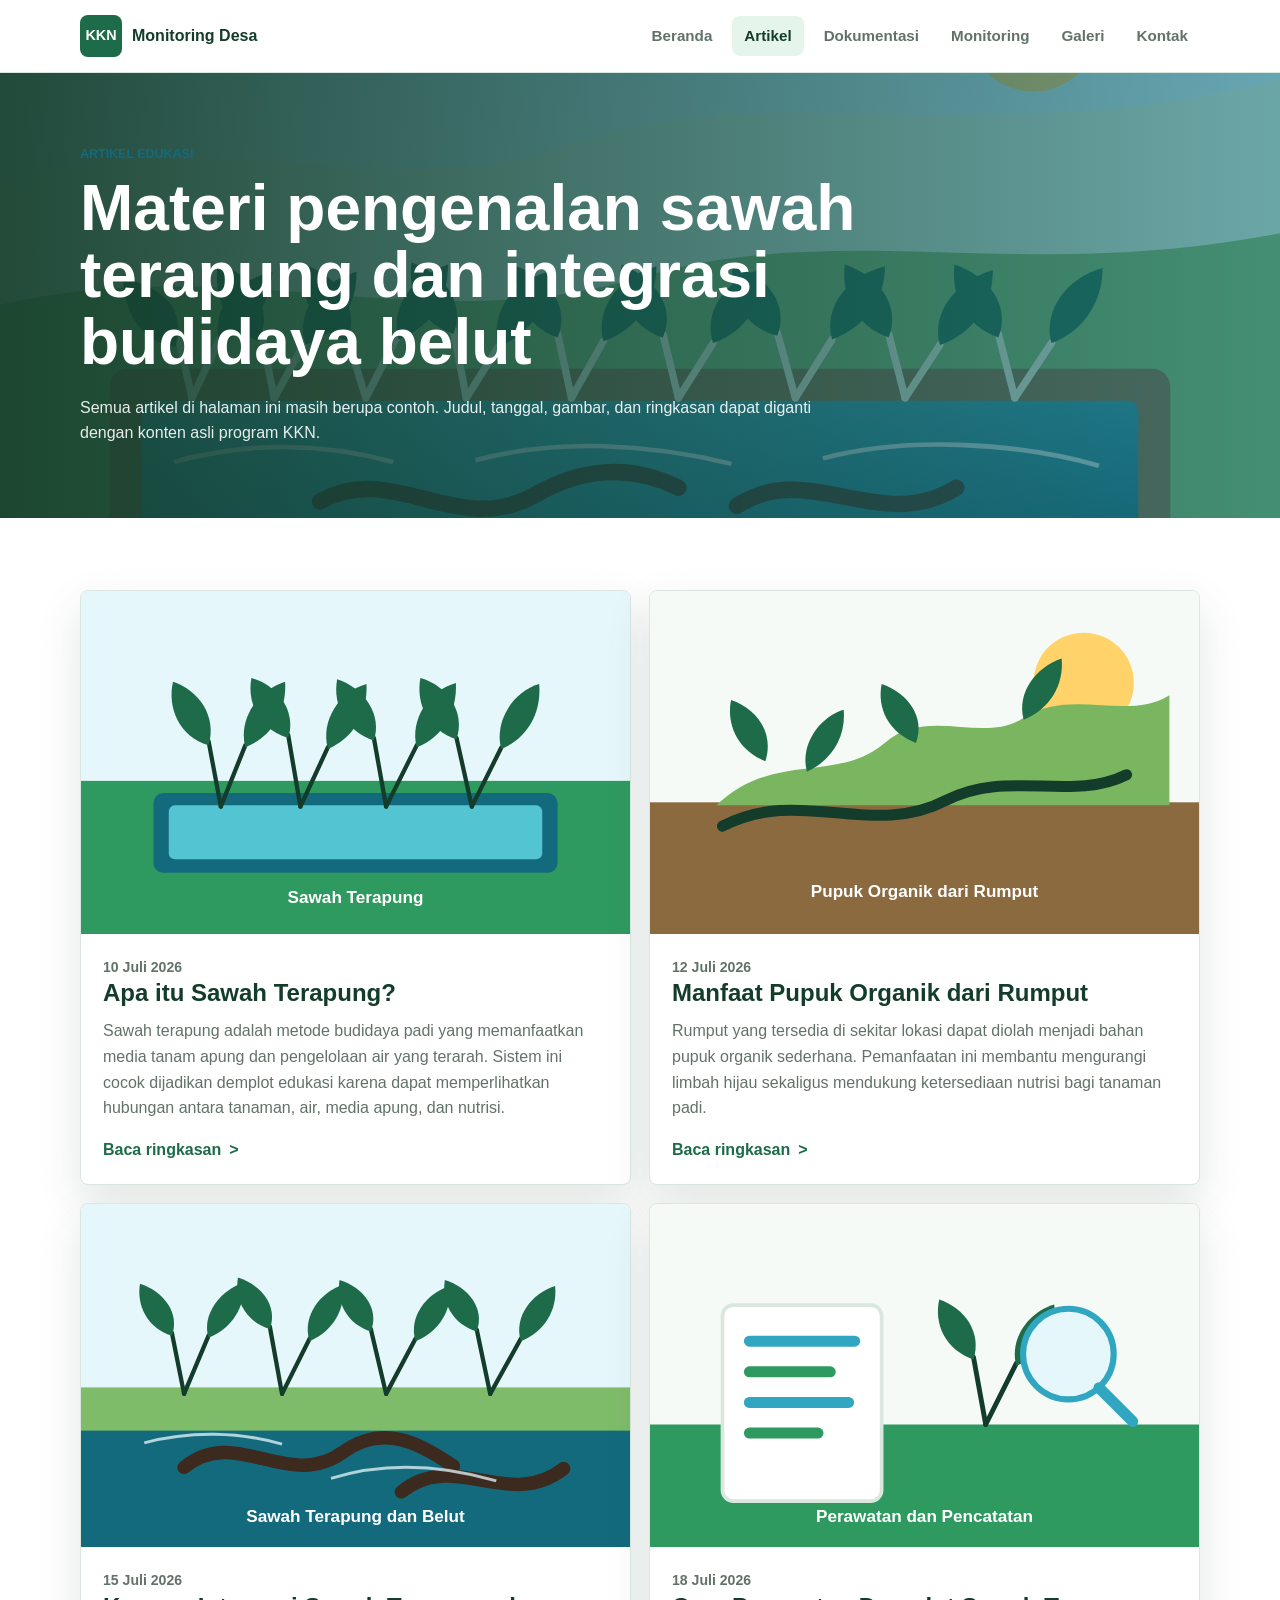
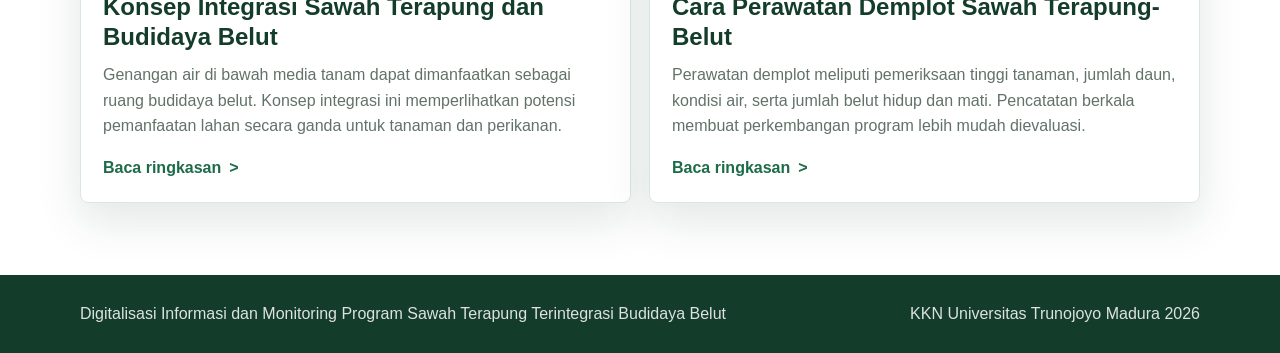
==== commit 2d2e57e0: "Update program theme to sawah terapung" ====
--- a/artikel.html
+++ b/artikel.html
@@ -3,8 +3,8 @@
 <head>
   <meta charset="UTF-8">
   <meta name="viewport" content="width=device-width, initial-scale=1.0">
-  <title>Artikel | Padi Hidroganik Terintegrasi Budidaya Belut</title>
-  <meta name="description" content="Artikel edukasi dummy tentang padi hidroganik, pupuk organik rumput, dan integrasi padi-belut.">
+  <title>Artikel | Sawah Terapung Terintegrasi Budidaya Belut</title>
+  <meta name="description" content="Artikel edukasi dummy tentang sawah terapung, pupuk organik rumput, dan integrasi sawah terapung-belut.">
   <link rel="stylesheet" href="assets/css/style.css">
 </head>
 <body data-page="artikel">
@@ -34,7 +34,7 @@
     <section class="page-header">
       <div class="container">
         <p class="eyebrow">Artikel Edukasi</p>
-        <h1>Materi pengenalan padi hidroganik dan integrasi budidaya belut</h1>
+        <h1>Materi pengenalan sawah terapung dan integrasi budidaya belut</h1>
         <p>Semua artikel di halaman ini masih berupa contoh. Judul, tanggal, gambar, dan ringkasan dapat diganti dengan konten asli program KKN.</p>
       </div>
     </section>
@@ -44,12 +44,12 @@
         <div class="article-grid">
           <article class="content-card">
             <!-- GANTI FOTO ARTIKEL DI SINI -->
-            <img src="assets/img/placeholder-hidroganik.svg" alt="Placeholder artikel padi hidroganik">
+            <img src="assets/img/placeholder-hidroganik.svg" alt="Placeholder artikel sawah terapung">
             <div class="content-body">
               <p class="meta">10 Juli 2026</p>
-              <h2>Apa itu Padi Hidroganik?</h2>
-              <p>Padi hidroganik adalah metode budidaya padi yang memanfaatkan media tanam organik dan pengelolaan air yang terarah. Sistem ini cocok dijadikan demplot edukasi karena dapat memperlihatkan hubungan antara tanaman, air, dan nutrisi.</p>
-              <a class="text-link article-summary-link" href="#" data-article="hidroganik">Baca ringkasan</a>
+              <h2>Apa itu Sawah Terapung?</h2>
+              <p>Sawah terapung adalah metode budidaya padi yang memanfaatkan media tanam apung dan pengelolaan air yang terarah. Sistem ini cocok dijadikan demplot edukasi karena dapat memperlihatkan hubungan antara tanaman, air, media apung, dan nutrisi.</p>
+              <a class="text-link article-summary-link" href="#" data-article="sawah">Baca ringkasan</a>
             </div>
           </article>
 
@@ -66,10 +66,10 @@
 
           <article class="content-card">
             <!-- GANTI FOTO ARTIKEL DI SINI -->
-            <img src="assets/img/placeholder-integrasi.svg" alt="Placeholder artikel integrasi padi dan belut">
+            <img src="assets/img/placeholder-integrasi.svg" alt="Placeholder artikel integrasi sawah terapung dan belut">
             <div class="content-body">
               <p class="meta">15 Juli 2026</p>
-              <h2>Konsep Integrasi Padi dan Budidaya Belut</h2>
+              <h2>Konsep Integrasi Sawah Terapung dan Budidaya Belut</h2>
               <p>Genangan air di bawah media tanam dapat dimanfaatkan sebagai ruang budidaya belut. Konsep integrasi ini memperlihatkan potensi pemanfaatan lahan secara ganda untuk tanaman dan perikanan.</p>
               <a class="text-link article-summary-link" href="#" data-article="integrasi">Baca ringkasan</a>
             </div>
@@ -77,10 +77,10 @@
 
           <article class="content-card">
             <!-- GANTI FOTO ARTIKEL DI SINI -->
-            <img src="assets/img/placeholder-perawatan.svg" alt="Placeholder artikel perawatan demplot padi-belut">
+            <img src="assets/img/placeholder-perawatan.svg" alt="Placeholder artikel perawatan demplot sawah terapung-belut">
             <div class="content-body">
               <p class="meta">18 Juli 2026</p>
-              <h2>Cara Perawatan Demplot Padi-Belut</h2>
+              <h2>Cara Perawatan Demplot Sawah Terapung-Belut</h2>
               <p>Perawatan demplot meliputi pemeriksaan tinggi tanaman, jumlah daun, kondisi air, serta jumlah belut hidup dan mati. Pencatatan berkala membuat perkembangan program lebih mudah dievaluasi.</p>
               <a class="text-link article-summary-link" href="#" data-article="perawatan">Baca ringkasan</a>
             </div>
@@ -92,7 +92,7 @@
 
   <footer class="site-footer">
     <div class="container footer-content">
-      <p>Digitalisasi Informasi dan Monitoring Program Padi Hidroganik Terintegrasi Budidaya Belut</p>
+      <p>Digitalisasi Informasi dan Monitoring Program Sawah Terapung Terintegrasi Budidaya Belut</p>
       <p>KKN Universitas Trunojoyo Madura 2026</p>
     </div>
   </footer>
